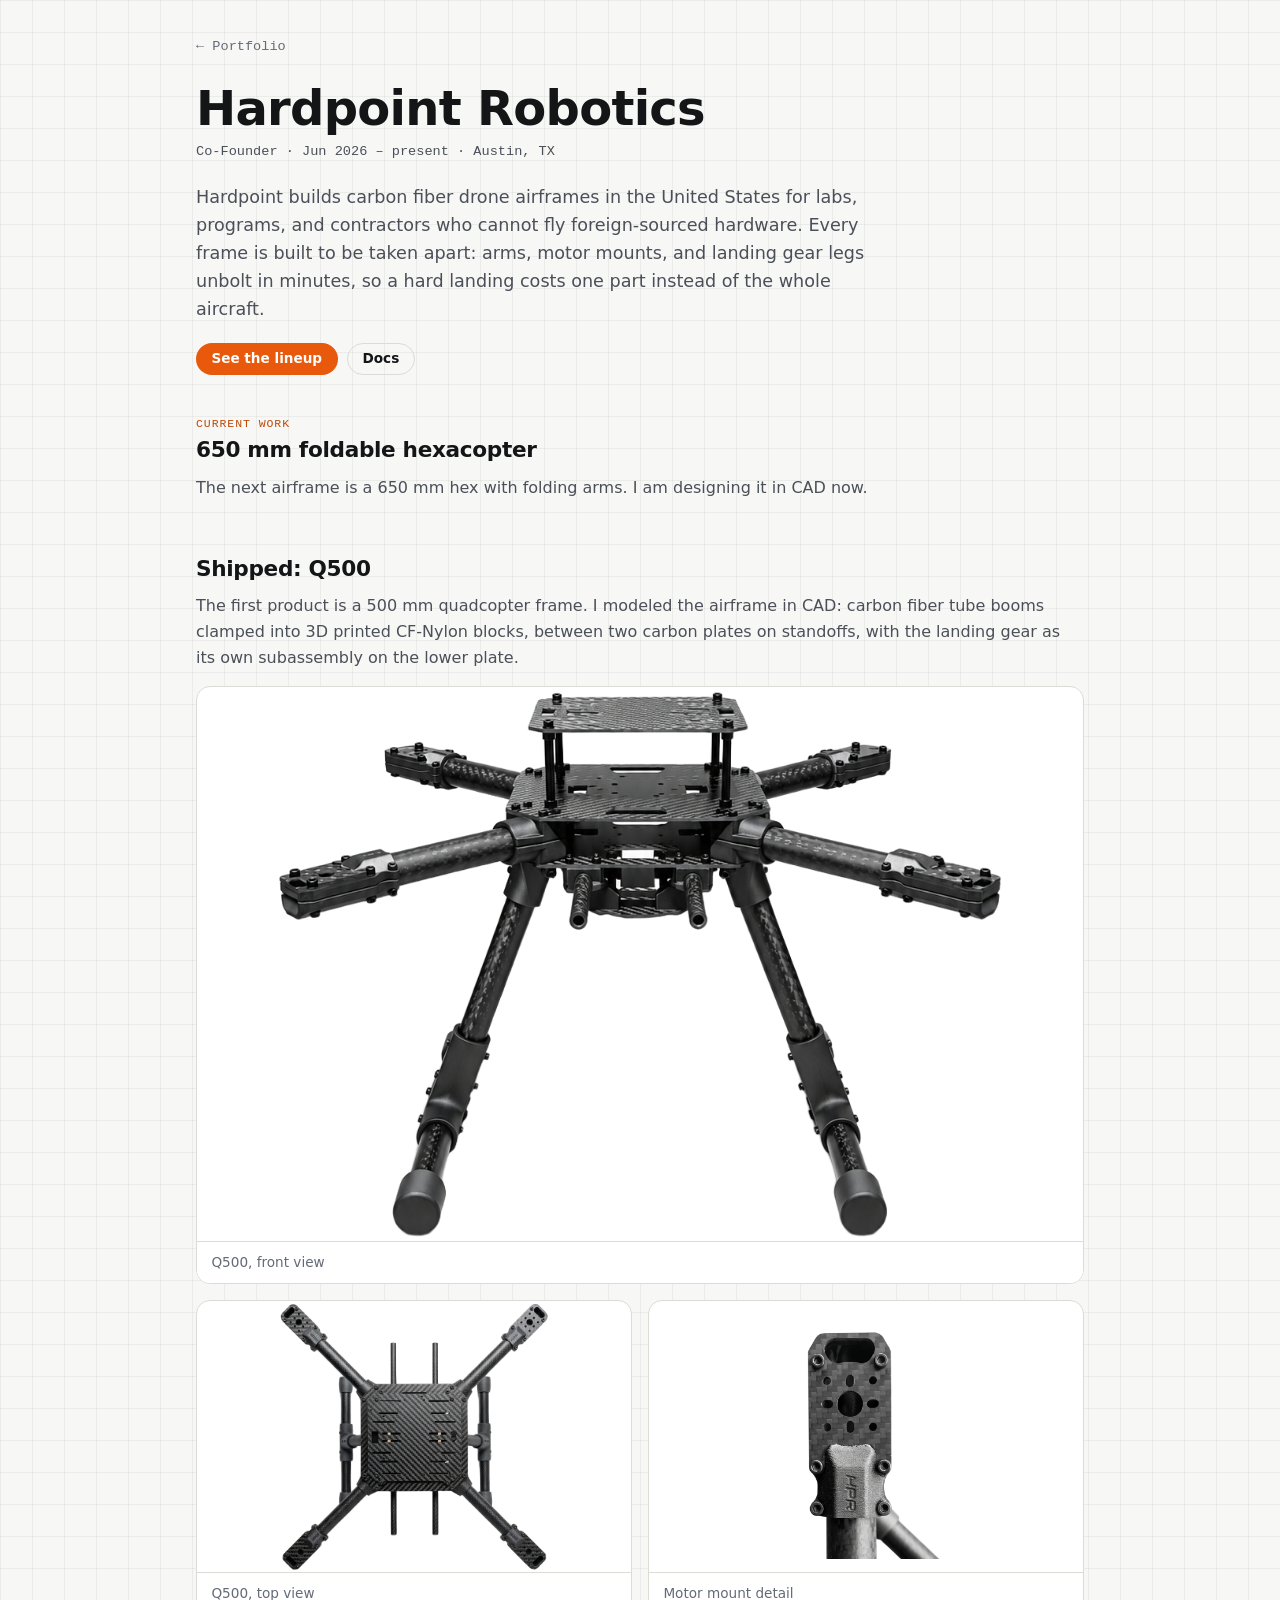
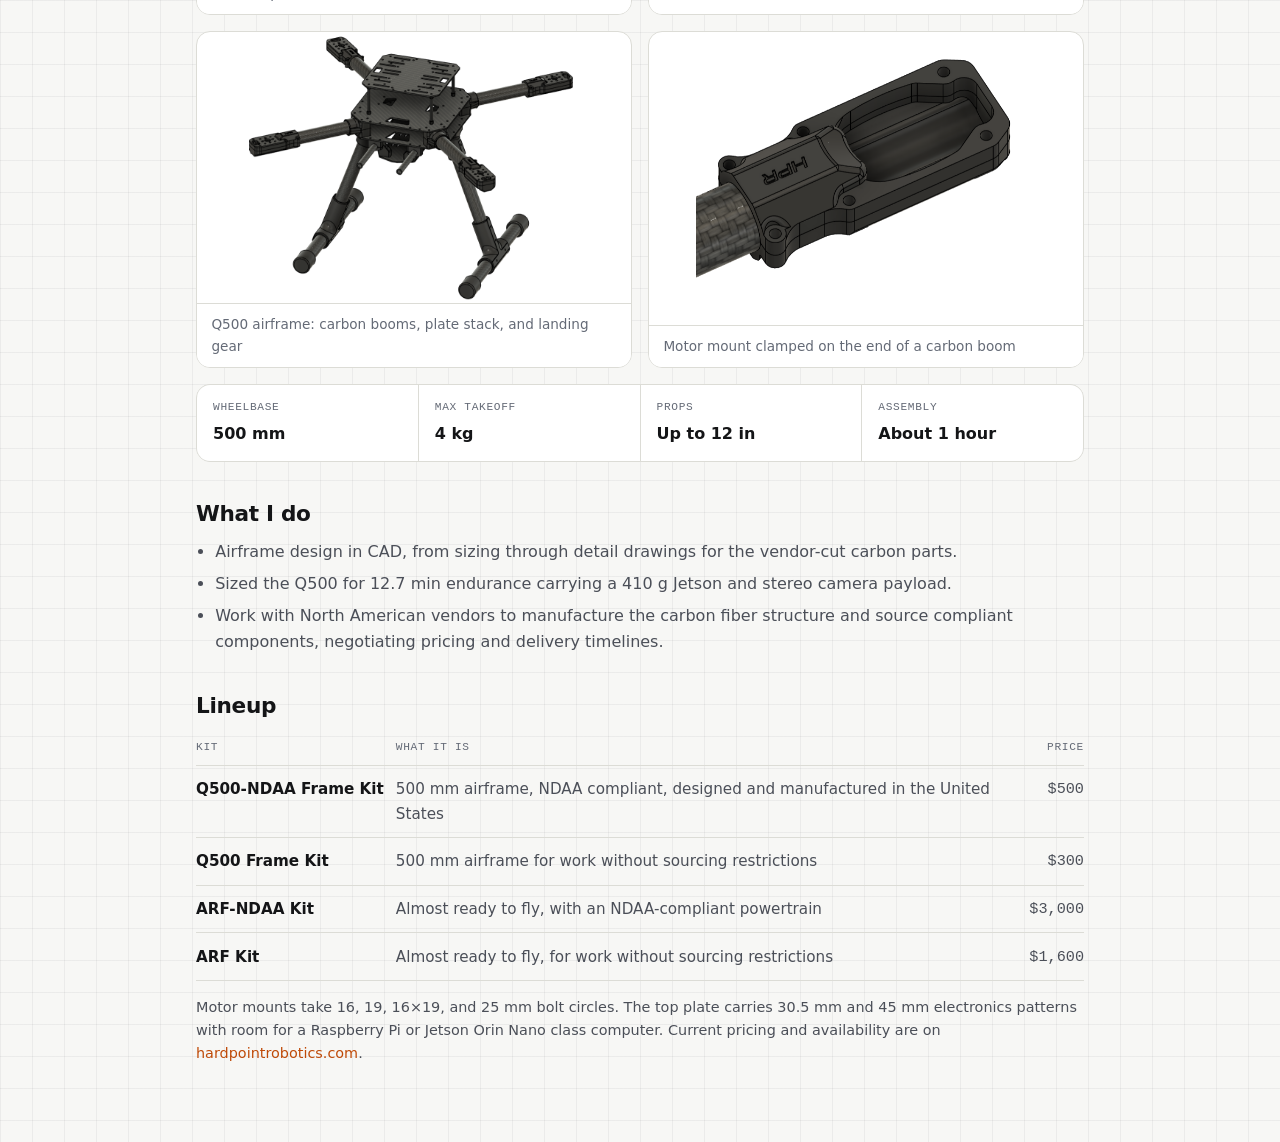
==== hardpoint.html @ 59358b92 "Add the Hardpoint Robotics page New hardpoint.html with the company summary, Q500 gallery and specs," ====
<!doctype html>
<html lang="en">
<head>
  <meta charset="utf-8">
  <meta name="viewport" content="width=device-width, initial-scale=1">
  <title>Co-Founder, Hardpoint Robotics | Akshay Patil</title>
  <script>try{var _t=localStorage.getItem('theme');document.documentElement.dataset.theme=_t||(matchMedia('(prefers-color-scheme: dark)').matches?'dark':'light');}catch(e){}</script>
  <link rel="stylesheet" href="css/style.css">
  <style>
    .hp { max-width: 920px; margin: 0 auto; padding: 2rem 1rem 4rem; }
    .hp__back { display: inline-block; margin-bottom: 1.5rem; color: var(--muted); font-family: var(--mono); font-size: .85rem; text-decoration: none; }
    .hp__back:hover { color: var(--accent-text); }
    .hp h1 { margin: 0; font-size: clamp(2rem, 5vw, 3rem); line-height: 1.1; }
    .hp__sub { margin: .4rem 0 1.25rem; color: var(--muted); font-family: var(--mono); font-size: .85rem; }
    .hp__lede { margin: 0 0 1.25rem; font-size: 1.1rem; line-height: 1.6; color: var(--text-2); max-width: 62ch; }
    .hp__cta { display: flex; flex-wrap: wrap; gap: .6rem; margin-bottom: 2.5rem; }
    .hp h2 { margin: 2.5rem 0 .75rem; font-size: 1.35rem; }
    .hp__eyebrow { display: block; margin-bottom: .3rem; color: var(--accent-text); font-family: var(--mono); font-size: .72rem; letter-spacing: .08em; text-transform: uppercase; }
    .hp p, .hp li { line-height: 1.6; color: var(--text-2); }
    .hp ul { margin: 0; padding-left: 1.2rem; }
    .hp li + li { margin-top: .4rem; }
    .hp__facts { display: grid; grid-template-columns: repeat(4, 1fr); gap: 1px; margin: 1rem 0 0; border: 1px solid var(--line); border-radius: var(--radius); overflow: hidden; background: var(--line); }
    .hp__facts div { padding: .9rem 1rem; background: var(--surface); }
    .hp__facts dt { color: var(--muted); font-family: var(--mono); font-size: .7rem; letter-spacing: .06em; text-transform: uppercase; }
    .hp__facts dd { margin: .25rem 0 0; color: var(--text); font-weight: 600; }
    .hp__kits { width: 100%; border-collapse: collapse; margin-top: .5rem; font-size: .95rem; }
    .hp__kits th { text-align: left; padding: .5rem .75rem .5rem 0; color: var(--muted); font-family: var(--mono); font-size: .7rem; font-weight: 500; letter-spacing: .06em; text-transform: uppercase; border-bottom: 1px solid var(--line); }
    .hp__kits td { padding: .7rem .75rem .7rem 0; border-bottom: 1px solid var(--line); color: var(--text-2); vertical-align: top; }
    .hp__kits td:first-child { color: var(--text); font-weight: 600; white-space: nowrap; }
    .hp__kits td:last-child { font-family: var(--mono); white-space: nowrap; padding-right: 0; text-align: right; }
    .hp__kits th:last-child { text-align: right; padding-right: 0; }
    .hp__more { margin-top: .9rem; font-size: .9rem; }
    .hp__more a { color: var(--accent-text); }
    .hp__gal { display: grid; grid-template-columns: repeat(2, 1fr); gap: 1rem; margin-top: 1rem; }
    .hp__gal figure { margin: 0; border: 1px solid var(--line); border-radius: var(--radius); overflow: hidden; background: var(--surface-2); cursor: zoom-in; }
    .hp__gal figure { background: #fff; display: flex; flex-direction: column; }
    .hp__gal figcaption { margin-top: auto; background: var(--surface); }
    .hp__gal--lead figure:first-child { grid-column: 1 / -1; }
    .hp__gal img { display: block; width: 100%; aspect-ratio: 16/10; object-fit: contain; }
    .hp__gal figcaption { padding: .6rem .9rem; border-top: 1px solid var(--line); color: var(--muted); font-size: .85rem; }
    @media (max-width: 720px) {
      .hp__facts { grid-template-columns: repeat(2, 1fr); }
      .hp__gal { grid-template-columns: 1fr; }
      .hp__kits td:first-child { white-space: normal; }
    }
  </style>
</head>
<body>
  <main class="hp">
    <a class="hp__back" href="index.html#experience">← Portfolio</a>
    <h1>Hardpoint Robotics</h1>
    <p class="hp__sub">Co-Founder · Jun 2026 – present · Austin, TX</p>
    <p class="hp__lede">Hardpoint builds carbon fiber drone airframes in the United States for labs, programs, and contractors who cannot fly foreign-sourced hardware. Every frame is built to be taken apart: arms, motor mounts, and landing gear legs unbolt in minutes, so a hard landing costs one part instead of the whole aircraft.</p>
    <div class="hp__cta">
      <a class="btn btn--accent btn--sm" href="https://www.hardpointrobotics.com/#lineup" target="_blank" rel="noopener">See the lineup</a>
      <a class="btn btn--ghost btn--sm" href="https://docs.hardpointrobotics.com" target="_blank" rel="noopener">Docs</a>
    </div>

    <section>
      <span class="hp__eyebrow">Current work</span>
      <h2 style="margin-top:0">650 mm foldable hexacopter</h2>
      <p>The next airframe is a 650 mm hex with folding arms. I am designing it in CAD now.</p>
      <div class="hp__gal hp__gal--lead" id="hex-gal"></div>
    </section>

    <section>
      <h2>Shipped: Q500</h2>
      <p>The first product is a 500 mm quadcopter frame. I modeled the airframe in CAD: carbon fiber tube booms clamped into 3D printed CF-Nylon blocks, between two carbon plates on standoffs, with the landing gear as its own subassembly on the lower plate.</p>
      <div class="hp__gal hp__gal--lead" id="q500-gal"></div>
      <dl class="hp__facts">
        <div><dt>Wheelbase</dt><dd>500 mm</dd></div>
        <div><dt>Max takeoff</dt><dd>4 kg</dd></div>
        <div><dt>Props</dt><dd>Up to 12 in</dd></div>
        <div><dt>Assembly</dt><dd>About 1 hour</dd></div>
      </dl>
      <h2>What I do</h2>
      <ul>
        <li>Airframe design in CAD, from sizing through detail drawings for the vendor-cut carbon parts.</li>
        <li>Sized the Q500 for 12.7 min endurance carrying a 410 g Jetson and stereo camera payload.</li>
        <li>Work with North American vendors to manufacture the carbon fiber structure and source compliant components, negotiating pricing and delivery timelines.</li>
      </ul>
    </section>

    <section>
      <h2>Lineup</h2>
      <table class="hp__kits">
        <thead><tr><th>Kit</th><th>What it is</th><th>Price</th></tr></thead>
        <tbody>
          <tr><td>Q500-NDAA Frame Kit</td><td>500 mm airframe, NDAA compliant, designed and manufactured in the United States</td><td>$500</td></tr>
          <tr><td>Q500 Frame Kit</td><td>500 mm airframe for work without sourcing restrictions</td><td>$300</td></tr>
          <tr><td>ARF-NDAA Kit</td><td>Almost ready to fly, with an NDAA-compliant powertrain</td><td>$3,000</td></tr>
          <tr><td>ARF Kit</td><td>Almost ready to fly, for work without sourcing restrictions</td><td>$1,600</td></tr>
        </tbody>
      </table>
      <p class="hp__more">Motor mounts take 16, 19, 16×19, and 25 mm bolt circles. The top plate carries 30.5 mm and 45 mm electronics patterns with room for a Raspberry Pi or Jetson Orin Nano class computer. Current pricing and availability are on <a href="https://www.hardpointrobotics.com/#lineup" target="_blank" rel="noopener">hardpointrobotics.com</a>.</p>
    </section>
  </main>

  <div class="lightbox" id="lb" hidden>
    <button class="iconbtn lightbox__close" id="lb-close" aria-label="Close">✕</button>
    <figure class="lightbox__fig"><img id="lb-img" alt=""></figure>
  </div>

  <script>
    // Hex CAD images. Files live in assets/img/hardpoint-hex/. First image spans full width.
    var HEX = [
      // { src: 'assets/img/hardpoint-hex/01-unfolded.jpg', alt: '', caption: '' },
    ];
    var Q500 = [
      { src: 'assets/img/hardpoint-q500/site-front.png', alt: 'Q500 frame, front view', caption: 'Q500, front view' },
      { src: 'assets/img/hardpoint-q500/site-top.png', alt: 'Q500 frame, top view', caption: 'Q500, top view' },
      { src: 'assets/img/hardpoint-q500/site-detail.png', alt: 'Q500 motor mount detail', caption: 'Motor mount detail' },
      { src: 'assets/img/hardpoint-q500/01-frame.png', alt: 'Q500 quadcopter frame CAD', caption: 'Q500 airframe: carbon booms, plate stack, and landing gear' },
      { src: 'assets/img/hardpoint-q500/02-motor-mount.png', alt: 'Printed motor mount clamped on a carbon boom', caption: 'Motor mount clamped on the end of a carbon boom' },
    ];
    function render(id, list) {
      var gal = document.getElementById(id);
      if (!list.length) { gal.hidden = true; return; }
      list.forEach(function (im) {
        var f = document.createElement('figure'), i = document.createElement('img');
        i.src = im.src; i.alt = im.alt || ''; i.loading = 'lazy'; f.appendChild(i);
        if (im.caption) { var c = document.createElement('figcaption'); c.textContent = im.caption; f.appendChild(c); }
        gal.appendChild(f);
      });
    }
    render('hex-gal', HEX);
    render('q500-gal', Q500);

    var lb = document.getElementById('lb'), lbImg = document.getElementById('lb-img');
    document.querySelectorAll('.hp__gal figure img').forEach(function (img) {
      img.parentNode.addEventListener('click', function () { lbImg.src = img.src; lbImg.alt = img.alt; lb.hidden = false; });
    });
    lb.addEventListener('click', function () { lb.hidden = true; });
    document.addEventListener('keydown', function (e) { if (e.key === 'Escape') lb.hidden = true; });
  </script>
</body>
</html>
---- css/style.css ----
/* ---------- Tokens ---------- */
:root {
  --bg: #f7f7f5;
  --bg-alt: #eeeeea;
  --surface: #ffffff;
  --surface-2: #f1f1ee;
  --line: #dcdcd6;
  --text: #141517;
  --text-2: #4b4f58;
  --muted: #646a76;
  --accent: #e8590c;
  --accent-text: #bf4a08;
  --accent-ink: #ffffff;
  --accent-soft: rgba(232, 89, 12, 0.10);
  --grid: rgba(20, 21, 23, 0.05);
  --shadow: 0 1px 2px rgba(0,0,0,.06), 0 8px 24px rgba(0,0,0,.06);
  --shadow-lg: 0 24px 64px rgba(0,0,0,.22);
  --radius: 14px;
  --radius-sm: 8px;
  --font: "Inter", system-ui, -apple-system, "Segoe UI", Roboto, sans-serif;
  --mono: "JetBrains Mono", ui-monospace, SFMono-Regular, Menlo, Consolas, monospace;
  --wrap: 1160px;
  color-scheme: light;
}
html[data-theme="dark"] {
  --bg: #0c0f14;
  --bg-alt: #10141b;
  --surface: #151a22;
  --surface-2: #1b212b;
  --line: #262d38;
  --text: #eef0f3;
  --text-2: #b3b9c4;
  --muted: #8a93a2;
  --accent: #ff7a2f;
  --accent-text: #ff9354;
  --accent-ink: #0c0f14;
  --accent-soft: rgba(255, 122, 47, 0.14);
  --grid: rgba(255,255,255,0.045);
  --shadow: 0 1px 2px rgba(0,0,0,.4), 0 8px 24px rgba(0,0,0,.35);
  color-scheme: dark;
}

/* ---------- Base ---------- */
*, *::before, *::after { box-sizing: border-box; }
html { scroll-behavior: smooth; -webkit-text-size-adjust: 100%; }
body {
  margin: 0;
  font-family: var(--font);
  font-size: 16px;
  line-height: 1.6;
  color: var(--text);
  background: var(--bg);
  background-image:
    linear-gradient(var(--grid) 1px, transparent 1px),
    linear-gradient(90deg, var(--grid) 1px, transparent 1px);
  background-size: 32px 32px;
  -webkit-font-smoothing: antialiased;
}
body.no-scroll { overflow: hidden; }
img { max-width: 100%; display: block; }
a { color: inherit; text-decoration: none; }
a:hover { color: var(--accent); }
h1, h2, h3, h4 { margin: 0; line-height: 1.15; letter-spacing: -0.015em; font-weight: 700; }
h2 { font-size: clamp(1.6rem, 1.2rem + 1.6vw, 2.25rem); }
h3 { font-size: 1.15rem; }
p { margin: 0 0 1em; }
.wrap { width: min(var(--wrap), 100% - 2.5rem); margin-inline: auto; }
.skip { position: absolute; left: -999px; top: 0; background: var(--accent); color: var(--accent-ink); padding: .5rem 1rem; z-index: 100; }
.skip:focus { left: 1rem; }
:focus-visible { outline: 2px solid var(--accent); outline-offset: 3px; border-radius: 4px; }

.btn {
  display: inline-flex; align-items: center; gap: .45rem;
  padding: .7rem 1.15rem; border-radius: 999px;
  font-weight: 600; font-size: .95rem; line-height: 1;
  background: var(--text); color: var(--bg);
  border: 1px solid transparent; cursor: pointer; transition: transform .15s, background .15s, color .15s;
  white-space: nowrap;
}
.btn:hover { transform: translateY(-1px); color: var(--bg); background: var(--accent); }
.btn--ghost { background: transparent; color: var(--text); border-color: var(--line); }
.btn--ghost:hover { background: var(--surface-2); color: var(--text); }
.btn--accent { background: var(--accent); color: var(--accent-ink); }
.btn--accent:hover { background: var(--text); color: var(--bg); }
.btn--sm { padding: .5rem .9rem; font-size: .85rem; }
.iconbtn {
  display: inline-grid; place-items: center; width: 38px; height: 38px;
  border-radius: 50%; border: 1px solid var(--line); background: var(--surface);
  color: var(--text); cursor: pointer; transition: background .15s, transform .15s;
}
.iconbtn:hover { background: var(--surface-2); transform: translateY(-1px); }

.eyebrow, .mono { font-family: var(--mono); font-size: .78rem; letter-spacing: .08em; text-transform: uppercase; color: var(--accent-text); font-weight: 600; }
.tag {
  display: inline-block; font-family: var(--mono); font-size: .7rem; letter-spacing: .04em;
  padding: .22rem .55rem; border-radius: 6px; background: var(--surface-2); color: var(--text-2);
  border: 1px solid var(--line);
}

/* ---------- Nav ---------- */
.nav {
  position: sticky; top: 0; z-index: 40;
  background: color-mix(in srgb, var(--bg) 82%, transparent);
  backdrop-filter: saturate(160%) blur(10px);
  -webkit-backdrop-filter: saturate(160%) blur(10px);
  border-bottom: 1px solid var(--line);
}
.nav__inner { display: flex; align-items: center; justify-content: space-between; gap: 1rem; height: 64px; }
.nav__brand { display: flex; align-items: center; gap: .65rem; font-weight: 700; }
.nav__mark {
  display: grid; place-items: center; width: 34px; height: 34px; border-radius: 9px;
  background: var(--text); color: var(--bg); font-family: var(--mono); font-size: .85rem; font-weight: 700;
}
.nav__links { display: flex; gap: 1.5rem; font-size: .93rem; font-weight: 500; color: var(--text-2); }
.nav__links a:hover { color: var(--text); }
.nav__actions { display: flex; align-items: center; gap: .6rem; }
.nav__burger { display: none; }
html[data-theme="dark"] .ico-sun { display: none; }
html:not([data-theme="dark"]) .ico-moon { display: none; }
@media (max-width: 780px) {
  .nav__links {
    display: none; position: absolute; top: 64px; left: 0; right: 0;
    flex-direction: column; gap: 0; background: var(--surface); border-bottom: 1px solid var(--line);
    padding: .5rem 1.25rem 1rem;
  }
  .nav__links.open { display: flex; }
  .nav__links a { padding: .7rem 0; border-bottom: 1px solid var(--line); }
  .nav__burger { display: inline-grid; }
  #nav-name { display: none; }
}

/* ---------- Hero ---------- */
.hero { padding: clamp(3rem, 8vw, 6.5rem) 0 clamp(2.5rem, 6vw, 4.5rem); }
.hero__grid { display: grid; grid-template-columns: 1.4fr 1fr; gap: 3rem; align-items: center; }
.hero h1 { font-size: clamp(2.6rem, 2rem + 3.5vw, 4.6rem); font-weight: 800; letter-spacing: -0.03em; margin: .35rem 0 .6rem; }
.hero__tag { font-size: clamp(1.1rem, 1rem + .8vw, 1.4rem); color: var(--text-2); font-weight: 500; margin-bottom: 1rem; }
.hero__blurb { color: var(--text-2); max-width: 56ch; font-size: 1.02rem; }
.hero__cta { display: flex; flex-wrap: wrap; gap: .6rem; margin-top: 1.6rem; }
.stats { list-style: none; margin: 0; padding: 0; display: grid; grid-template-columns: 1fr 1fr; gap: .75rem; }
.stats li {
  background: var(--surface); border: 1px solid var(--line); border-radius: var(--radius);
  padding: 1rem 1.1rem; box-shadow: var(--shadow);
}
.stats b { display: block; font-size: 1.7rem; font-weight: 800; letter-spacing: -0.02em; line-height: 1.1; }
.stats span { font-size: .82rem; color: var(--muted); font-family: var(--mono); }
@media (max-width: 900px) { .hero__grid { grid-template-columns: 1fr; gap: 2rem; } }
@media (max-width: 420px) { .stats { gap: .5rem; } .stats li { padding: .8rem .85rem; } .stats b { font-size: 1.35rem; } }

/* ---------- Sections ---------- */
.section { padding: clamp(3rem, 6vw, 5rem) 0; }
.section--alt { background: var(--bg-alt); border-top: 1px solid var(--line); border-bottom: 1px solid var(--line); }
.section__head { margin-bottom: 1.75rem; }
.section__sub { color: var(--text-2); margin: .4rem 0 0; max-width: 60ch; }
.section__sub a { text-decoration: underline; text-underline-offset: 3px; }

/* ---------- Filters ---------- */
.filters { display: flex; flex-wrap: wrap; gap: .5rem; margin-bottom: 1.5rem; }
.filters button {
  font: inherit; font-size: .85rem; font-weight: 500; padding: .45rem .9rem; border-radius: 999px;
  border: 1px solid var(--line); background: var(--surface); color: var(--text-2); cursor: pointer; transition: all .15s;
}
.filters button:hover { color: var(--text); border-color: var(--text-2); }
.filters button[aria-pressed="true"] { background: var(--text); color: var(--bg); border-color: var(--text); }

/* ---------- Project grid ---------- */
.grid { display: grid; grid-template-columns: repeat(auto-fill, minmax(300px, 1fr)); gap: 1.25rem; }
.card {
  display: flex; flex-direction: column; text-align: left; font: inherit; color: inherit;
  background: var(--surface); border: 1px solid var(--line); border-radius: var(--radius);
  overflow: hidden; cursor: pointer; box-shadow: var(--shadow);
  transition: transform .2s, box-shadow .2s, border-color .2s; padding: 0;
}
.card:hover { transform: translateY(-3px); box-shadow: 0 14px 34px rgba(0,0,0,.12); border-color: color-mix(in srgb, var(--accent) 50%, var(--line)); }
.card.hidden { display: none; }
.card__media { aspect-ratio: 16/10; background: var(--surface-2); position: relative; overflow: hidden; }
.card__media img { width: 100%; height: 100%; object-fit: cover; object-position: center; transition: transform .4s; }
.card:hover .card__media img { transform: scale(1.03); }
.card__media--empty { aspect-ratio: 16/6; display: grid; place-items: center; color: var(--muted); font-family: var(--mono); font-size: .8rem;
  background: repeating-linear-gradient(135deg, var(--surface-2) 0 12px, var(--bg-alt) 12px 24px); }
.card__featured { position: absolute; top: .7rem; left: .7rem; background: var(--accent); color: var(--accent-ink); font-family: var(--mono); font-size: .65rem; letter-spacing: .08em; padding: .25rem .5rem; border-radius: 5px; text-transform: uppercase; font-weight: 600; }
.card__body { padding: 1rem 1.1rem 1.15rem; display: flex; flex-direction: column; gap: .45rem; flex: 1; }
.card__meta { font-family: var(--mono); font-size: .72rem; color: var(--muted); }
.card__body h3 { font-size: 1.08rem; }
.card__body p { color: var(--text-2); font-size: .92rem; margin: 0; flex: 1; }
.card__tags { display: flex; flex-wrap: wrap; gap: .35rem; margin-top: auto; padding-top: .4rem; }

/* Renders on white backgrounds: show whole part instead of cropping */
.card__media img.fit-contain, .modal__hero img.fit-contain, .modal__gallery img.fit-contain { object-fit: contain; background: #fff; padding: 4%; }

/* ---------- AI-use badge ---------- */
.aibadge {
  align-self: flex-start; display: inline-block;
  font-family: var(--mono); font-size: .64rem; letter-spacing: .06em; text-transform: uppercase;
  font-weight: 600; padding: .2rem .5rem; border-radius: 5px; border: 1px solid;
}
.aibadge--claude { color: #7c5cd6; border-color: color-mix(in srgb, #7c5cd6 40%, transparent); background: color-mix(in srgb, #7c5cd6 10%, transparent); }
.aibadge--llm    { color: #2f7d8c; border-color: color-mix(in srgb, #2f7d8c 40%, transparent); background: color-mix(in srgb, #2f7d8c 10%, transparent); }
.aibadge--none   { color: var(--muted); border-color: var(--line); background: var(--surface-2); }
html[data-theme="dark"] .aibadge--claude { color: #b39df5; }
html[data-theme="dark"] .aibadge--llm    { color: #6fc7d8; }
.modal__content .aibadge { margin-left: .6rem; vertical-align: 2px; }

/* ---------- Masonry gallery ---------- */
.masonry { columns: 3; column-gap: 1rem; }
.masonry figure {
  break-inside: avoid; margin: 0 0 1rem; background: var(--surface); border: 1px solid var(--line);
  border-radius: var(--radius-sm); overflow: hidden; cursor: zoom-in; box-shadow: var(--shadow); transition: transform .2s;
}
.masonry figure:hover { transform: translateY(-2px); }
.masonry img { width: 100%; max-height: 480px; object-fit: cover; object-position: center top; }
.masonry figcaption { padding: .6rem .8rem; font-size: .82rem; color: var(--text-2); }
.masonry figcaption small { display: block; font-family: var(--mono); font-size: .68rem; color: var(--muted); margin-top: .15rem; }
@media (max-width: 900px) { .masonry { columns: 2; } }
@media (max-width: 540px) { .masonry { columns: 1; } }

/* ---------- Timeline ---------- */
.timeline { list-style: none; margin: 0; padding: 0; position: relative; }
.timeline::before { content: ""; position: absolute; left: 7px; top: 6px; bottom: 6px; width: 2px; background: var(--line); }
.timeline > li { position: relative; padding: 0 0 1.75rem 2rem; }
.timeline > li::before { content: ""; position: absolute; left: 0; top: .45rem; width: 16px; height: 16px; border-radius: 50%; background: var(--accent); border: 3px solid var(--bg); box-shadow: 0 0 0 2px var(--line); }
.timeline__head { display: flex; flex-wrap: wrap; align-items: baseline; gap: .25rem 1rem; }
.timeline__head h3 { font-size: 1.05rem; }
.timeline__org { color: var(--text-2); font-weight: 500; }
.timeline__date { font-family: var(--mono); font-size: .75rem; color: var(--muted); margin-left: auto; }
.timeline ul { margin: .4rem 0 0; padding-left: 1.1rem; color: var(--text-2); font-size: .93rem; }
.timeline ul li { margin-bottom: .2rem; }
@media (max-width: 600px) { .timeline__date { margin-left: 0; width: 100%; } }

/* ---------- Skills ---------- */
.skills { display: grid; grid-template-columns: repeat(auto-fill, minmax(240px, 1fr)); gap: 1rem; }
.skills__group { background: var(--surface); border: 1px solid var(--line); border-radius: var(--radius); padding: 1rem 1.1rem; }
.skills__group h3 { font-size: .8rem; font-family: var(--mono); text-transform: uppercase; letter-spacing: .08em; color: var(--muted); margin-bottom: .6rem; font-weight: 600; }
.skills__group .tags { display: flex; flex-wrap: wrap; gap: .35rem; }

/* ---------- Contact / footer ---------- */
.contact { text-align: center; max-width: 640px; }
.contact p { color: var(--text-2); margin: .75rem 0 1.25rem; }
.contact__links { display: flex; flex-wrap: wrap; justify-content: center; gap: .6rem; }
.footer { border-top: 1px solid var(--line); padding: 1.5rem 0; font-size: .85rem; color: var(--muted); }
.footer__inner { display: flex; justify-content: space-between; flex-wrap: wrap; gap: .5rem 1.5rem; }

/* ---------- Modal ---------- */
.modal { position: fixed; inset: 0; z-index: 60; display: grid; place-items: center; padding: 1rem; }
.modal[hidden] { display: none; }
.modal__backdrop { position: absolute; inset: 0; background: rgba(8,10,14,.6); backdrop-filter: blur(4px); }
.modal__panel {
  position: relative; width: min(980px, 100%); max-height: calc(100vh - 2rem); overflow: auto;
  background: var(--surface); border: 1px solid var(--line); border-radius: var(--radius); box-shadow: var(--shadow-lg);
  animation: pop .22s ease-out;
}
@keyframes pop { from { transform: translateY(12px) scale(.985); opacity: 0; } to { transform: none; opacity: 1; } }
.modal__close { position: sticky; top: .75rem; float: right; margin: .75rem .75rem 0 0; z-index: 2; }
.modal__hero { aspect-ratio: 16/9; background: var(--surface-2); overflow: hidden; cursor: zoom-in; }
.modal__hero img { width: 100%; height: 100%; object-fit: cover; object-position: center 30%; }
.modal__hero--empty { display: grid; place-items: center; color: var(--muted); font-family: var(--mono); font-size: .8rem; aspect-ratio: 16/5; cursor: default;
  background: repeating-linear-gradient(135deg, var(--surface-2) 0 12px, var(--bg-alt) 12px 24px); }
.modal__content { padding: 1.5rem clamp(1.25rem, 4vw, 2.5rem) 2.25rem; }
.modal__content h2 { font-size: clamp(1.5rem, 1.2rem + 1.4vw, 2.1rem); margin: .3rem 0 .4rem; }
.modal__lede { font-size: 1.05rem; color: var(--text-2); margin-bottom: 1.25rem; }
.modal__facts { display: grid; grid-template-columns: repeat(auto-fit, minmax(150px, 1fr)); gap: .75rem; margin: 0 0 1.5rem; padding: 1rem; background: var(--surface-2); border-radius: var(--radius-sm); border: 1px solid var(--line); }
.modal__facts div { font-size: .9rem; }
.modal__facts dt { font-family: var(--mono); font-size: .68rem; text-transform: uppercase; letter-spacing: .08em; color: var(--muted); margin-bottom: .15rem; }
.modal__facts dd { margin: 0; font-weight: 500; }
.modal__section { margin-bottom: 1.4rem; }
.modal__section h3 { font-size: .8rem; font-family: var(--mono); text-transform: uppercase; letter-spacing: .08em; color: var(--accent-text); margin-bottom: .45rem; font-weight: 600; }
.modal__section p, .modal__section li { color: var(--text-2); }
.modal__section ul { margin: 0; padding-left: 1.2rem; }
.modal__gallery { display: grid; grid-template-columns: repeat(auto-fill, minmax(170px, 1fr)); gap: .6rem; }
.modal__gallery figure { margin: 0; border-radius: var(--radius-sm); overflow: hidden; border: 1px solid var(--line); cursor: zoom-in; background: var(--surface-2); }
.modal__gallery img { width: 100%; aspect-ratio: 4/3; object-fit: cover; transition: transform .3s; }
.modal__gallery figure:hover img { transform: scale(1.04); }
.modal__gallery figcaption { font-size: .72rem; color: var(--muted); padding: .4rem .55rem; }
.modal__links { display: flex; flex-wrap: wrap; gap: .5rem; margin-top: 1.5rem; }
.modal__tags { display: flex; flex-wrap: wrap; gap: .35rem; margin-top: 1rem; }
.modal__navrow { display: flex; justify-content: space-between; gap: 1rem; margin-top: 2rem; padding-top: 1rem; border-top: 1px solid var(--line); font-size: .9rem; }
.modal__navrow button { font: inherit; background: none; border: 0; color: var(--text-2); cursor: pointer; padding: .5rem 0; }
.modal__navrow button:hover { color: var(--accent); }

/* ---------- Lightbox ---------- */
.lightbox { position: fixed; inset: 0; z-index: 80; background: rgba(6,8,12,.92); display: grid; place-items: center; padding: 3.5rem 1rem 2rem; }
.lightbox[hidden] { display: none; }
.lightbox__fig { margin: 0; max-width: 100%; max-height: 100%; display: flex; flex-direction: column; align-items: center; gap: .6rem; }
.lightbox__fig img { max-width: min(1400px, 100%); max-height: calc(100vh - 7rem); object-fit: contain; border-radius: 6px; box-shadow: var(--shadow-lg); }
.lightbox__fig figcaption { color: #cbd2dc; font-size: .9rem; text-align: center; max-width: 70ch; }
.lightbox__close { position: absolute; top: 1rem; right: 1rem; background: rgba(0,0,0,.55); border-color: rgba(255,255,255,.15); color: #fff; }
.lightbox__nav { position: absolute; top: 50%; transform: translateY(-50%); width: 46px; height: 46px; background: rgba(0,0,0,.55); border-color: rgba(255,255,255,.25); color: #fff; }
.lightbox__nav:hover { background: rgba(0,0,0,.75); transform: translateY(-50%); }
.lightbox__nav--prev { left: 1rem; } .lightbox__nav--next { right: 1rem; }
@media (max-width: 640px) { .lightbox__nav { width: 40px; height: 40px; } .lightbox__nav--prev { left: .4rem; } .lightbox__nav--next { right: .4rem; } }

/* ---------- Reveal on scroll ---------- */
.reveal { opacity: 0; transform: translateY(14px); transition: opacity .5s ease, transform .5s ease; }
.reveal.in { opacity: 1; transform: none; }
@media (prefers-reduced-motion: reduce) {
  html { scroll-behavior: auto; }
  .reveal { opacity: 1; transform: none; transition: none; }
  .modal__panel { animation: none; }
}
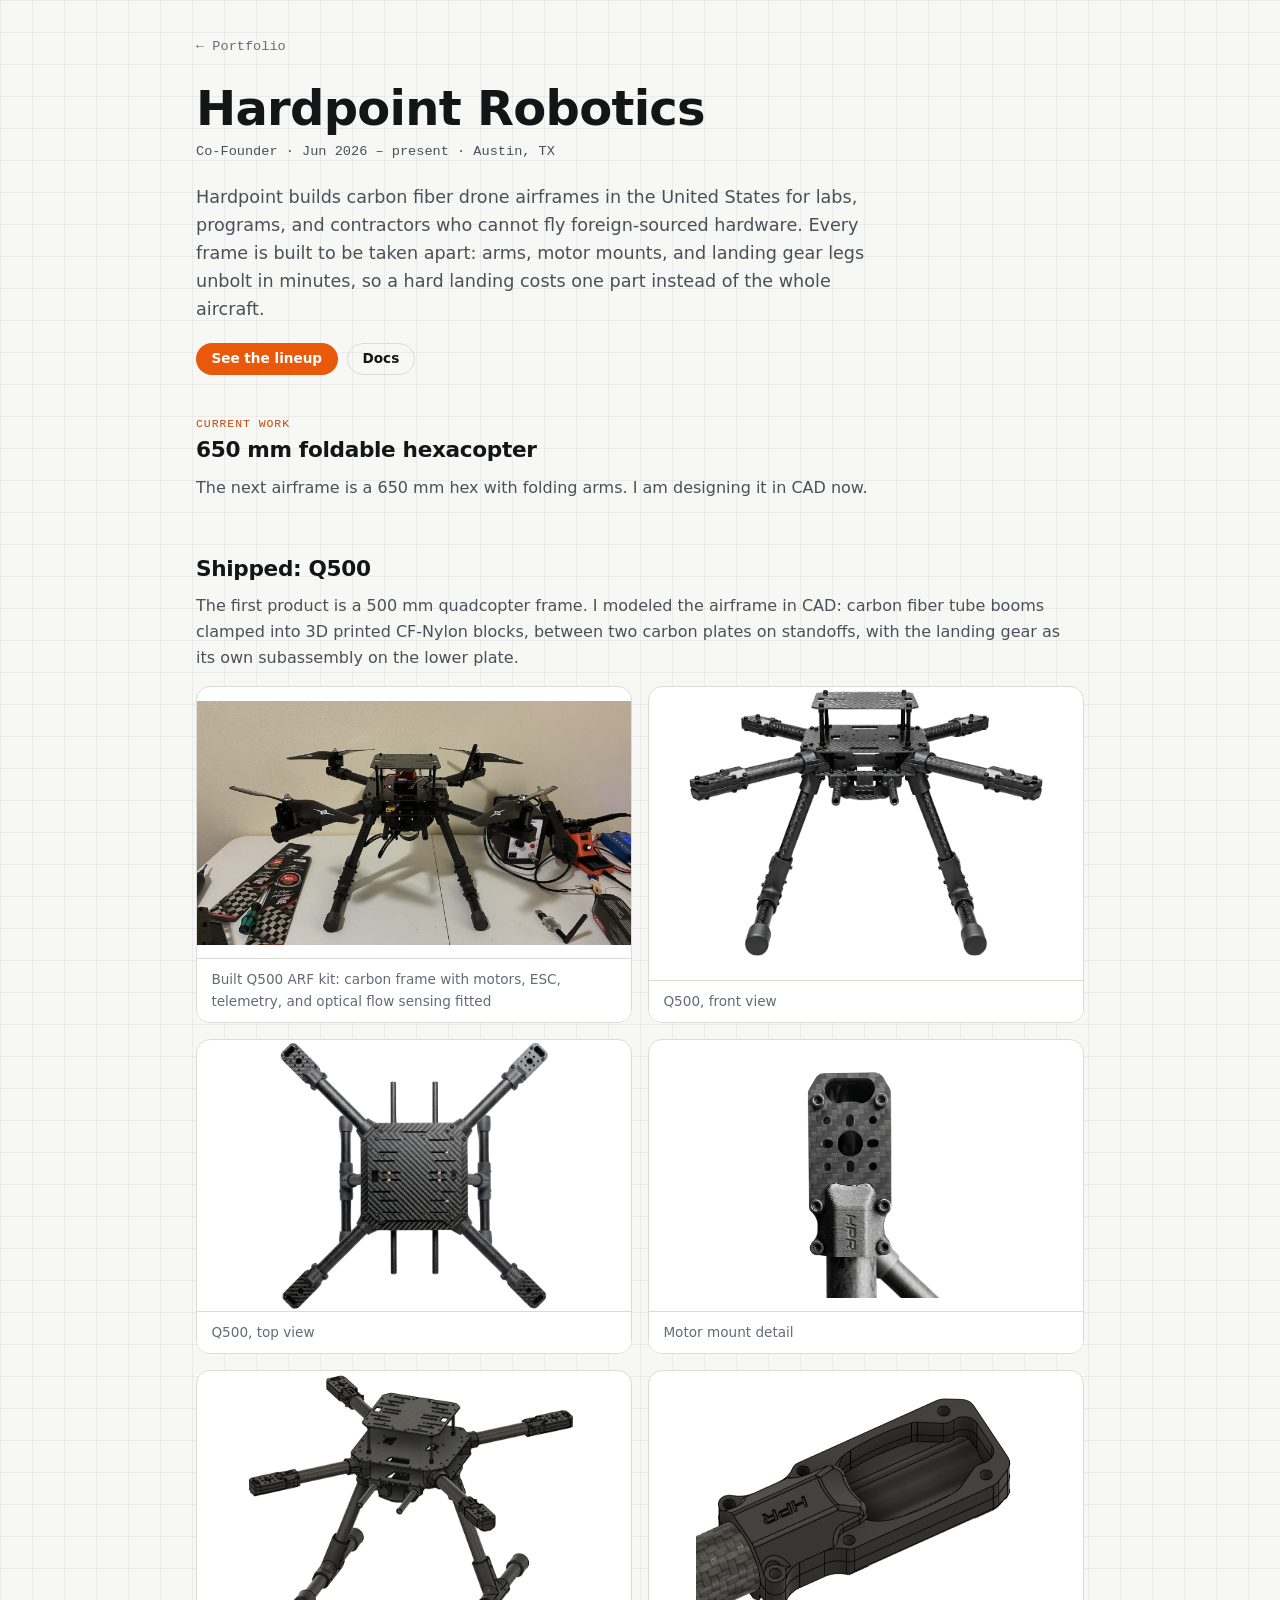
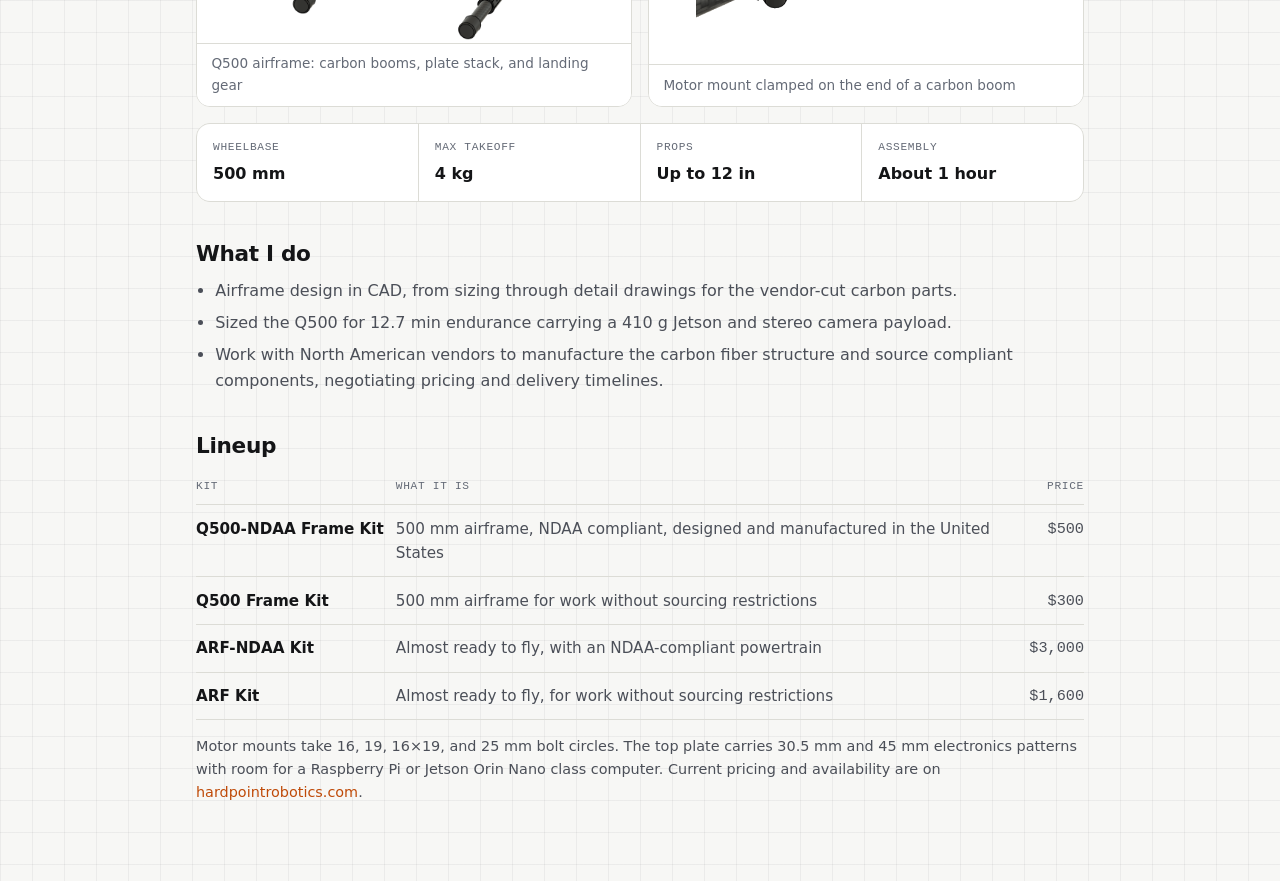
==== commit 6f3ad997: "Add a built Q500 photo to the Hardpoint page Co-Authored-By: Claude Fable 5.2 <noreply@anthropic.com" ====
--- a/hardpoint.html
+++ b/hardpoint.html
@@ -66,7 +66,7 @@
     <section>
       <h2>Shipped: Q500</h2>
       <p>The first product is a 500 mm quadcopter frame. I modeled the airframe in CAD: carbon fiber tube booms clamped into 3D printed CF-Nylon blocks, between two carbon plates on standoffs, with the landing gear as its own subassembly on the lower plate.</p>
-      <div class="hp__gal hp__gal--lead" id="q500-gal"></div>
+      <div class="hp__gal" id="q500-gal"></div>
       <dl class="hp__facts">
         <div><dt>Wheelbase</dt><dd>500 mm</dd></div>
         <div><dt>Max takeoff</dt><dd>4 kg</dd></div>
@@ -107,6 +107,7 @@
       // { src: 'assets/img/hardpoint-hex/01-unfolded.jpg', alt: '', caption: '' },
     ];
     var Q500 = [
+      { src: 'assets/img/hardpoint-q500/arf-kit.jpg', alt: 'Q500 almost ready to fly kit', caption: 'Built Q500 ARF kit: carbon frame with motors, ESC, telemetry, and optical flow sensing fitted' },
       { src: 'assets/img/hardpoint-q500/site-front.png', alt: 'Q500 frame, front view', caption: 'Q500, front view' },
       { src: 'assets/img/hardpoint-q500/site-top.png', alt: 'Q500 frame, top view', caption: 'Q500, top view' },
       { src: 'assets/img/hardpoint-q500/site-detail.png', alt: 'Q500 motor mount detail', caption: 'Motor mount detail' },
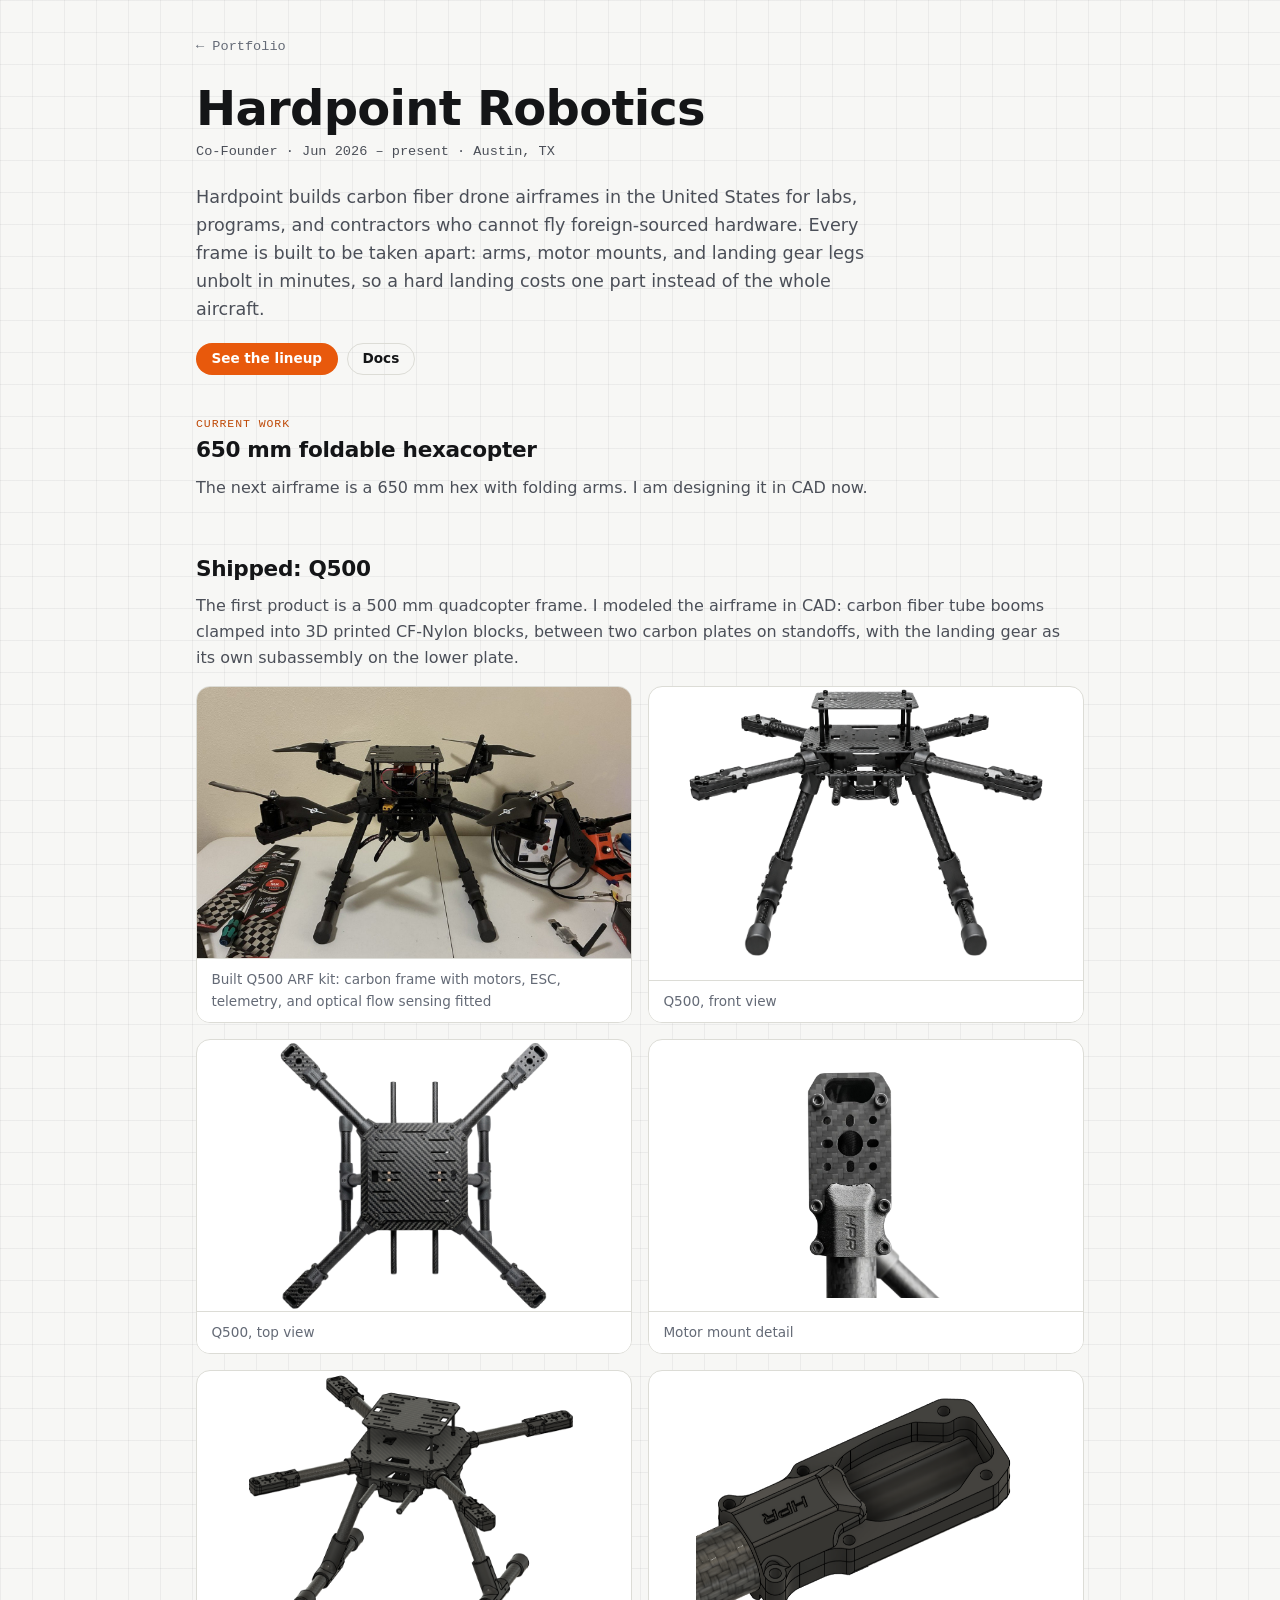
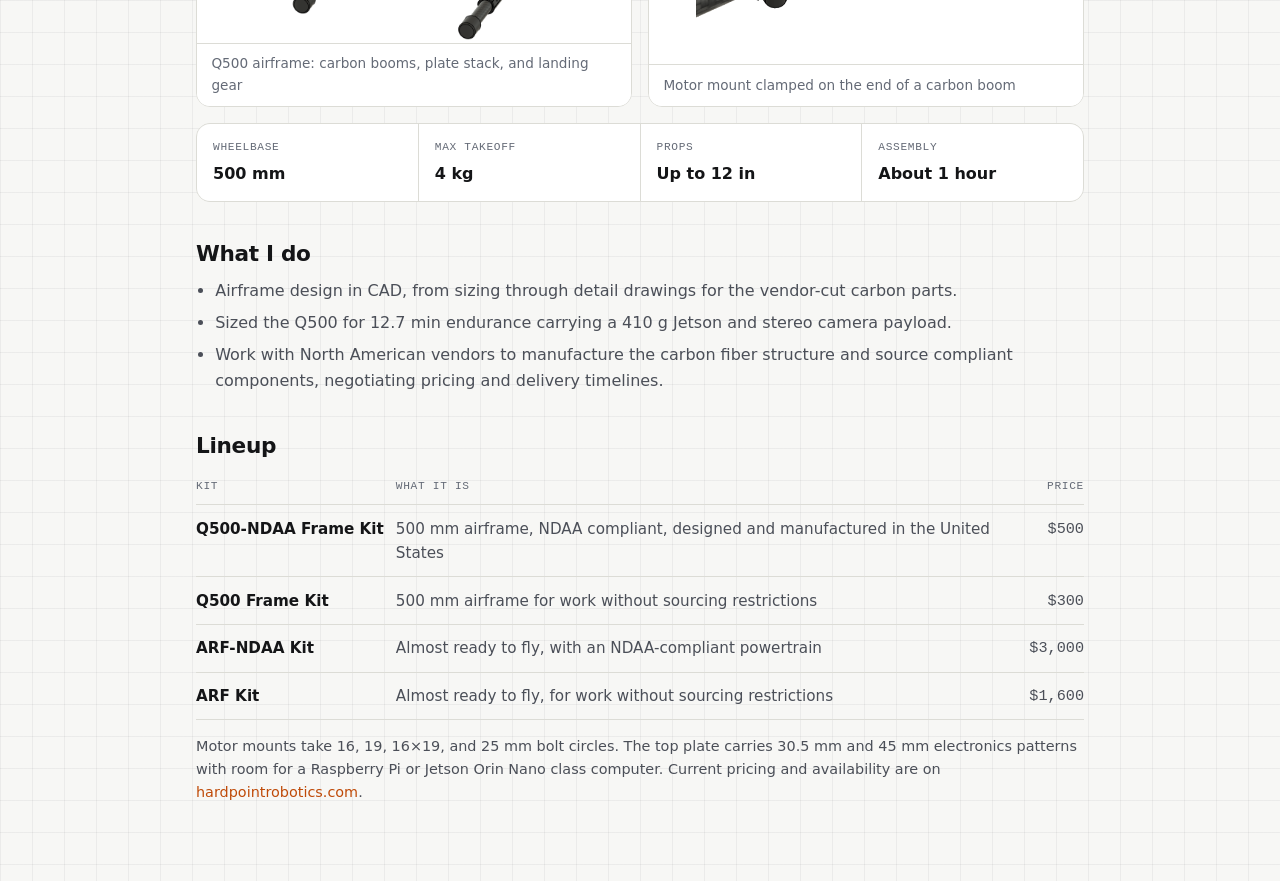
==== commit f6de163c: "Feature Hardpoint Robotics in the projects grid Add Hardpoint as the second featured project card, l" ====
--- a/hardpoint.html
+++ b/hardpoint.html
@@ -107,7 +107,7 @@
       // { src: 'assets/img/hardpoint-hex/01-unfolded.jpg', alt: '', caption: '' },
     ];
     var Q500 = [
-      { src: 'assets/img/hardpoint-q500/arf-kit.jpg', alt: 'Q500 almost ready to fly kit', caption: 'Built Q500 ARF kit: carbon frame with motors, ESC, telemetry, and optical flow sensing fitted' },
+      { src: 'assets/img/hardpoint-q500/arf-kit.jpg', fit: 'cover', alt: 'Q500 almost ready to fly kit', caption: 'Built Q500 ARF kit: carbon frame with motors, ESC, telemetry, and optical flow sensing fitted' },
       { src: 'assets/img/hardpoint-q500/site-front.png', alt: 'Q500 frame, front view', caption: 'Q500, front view' },
       { src: 'assets/img/hardpoint-q500/site-top.png', alt: 'Q500 frame, top view', caption: 'Q500, top view' },
       { src: 'assets/img/hardpoint-q500/site-detail.png', alt: 'Q500 motor mount detail', caption: 'Motor mount detail' },
@@ -119,7 +119,7 @@
       if (!list.length) { gal.hidden = true; return; }
       list.forEach(function (im) {
         var f = document.createElement('figure'), i = document.createElement('img');
-        i.src = im.src; i.alt = im.alt || ''; i.loading = 'lazy'; f.appendChild(i);
+        i.src = im.src; i.alt = im.alt || ''; i.loading = 'lazy'; if (im.fit) i.style.objectFit = im.fit; f.appendChild(i);
         if (im.caption) { var c = document.createElement('figcaption'); c.textContent = im.caption; f.appendChild(c); }
         gal.appendChild(f);
       });
